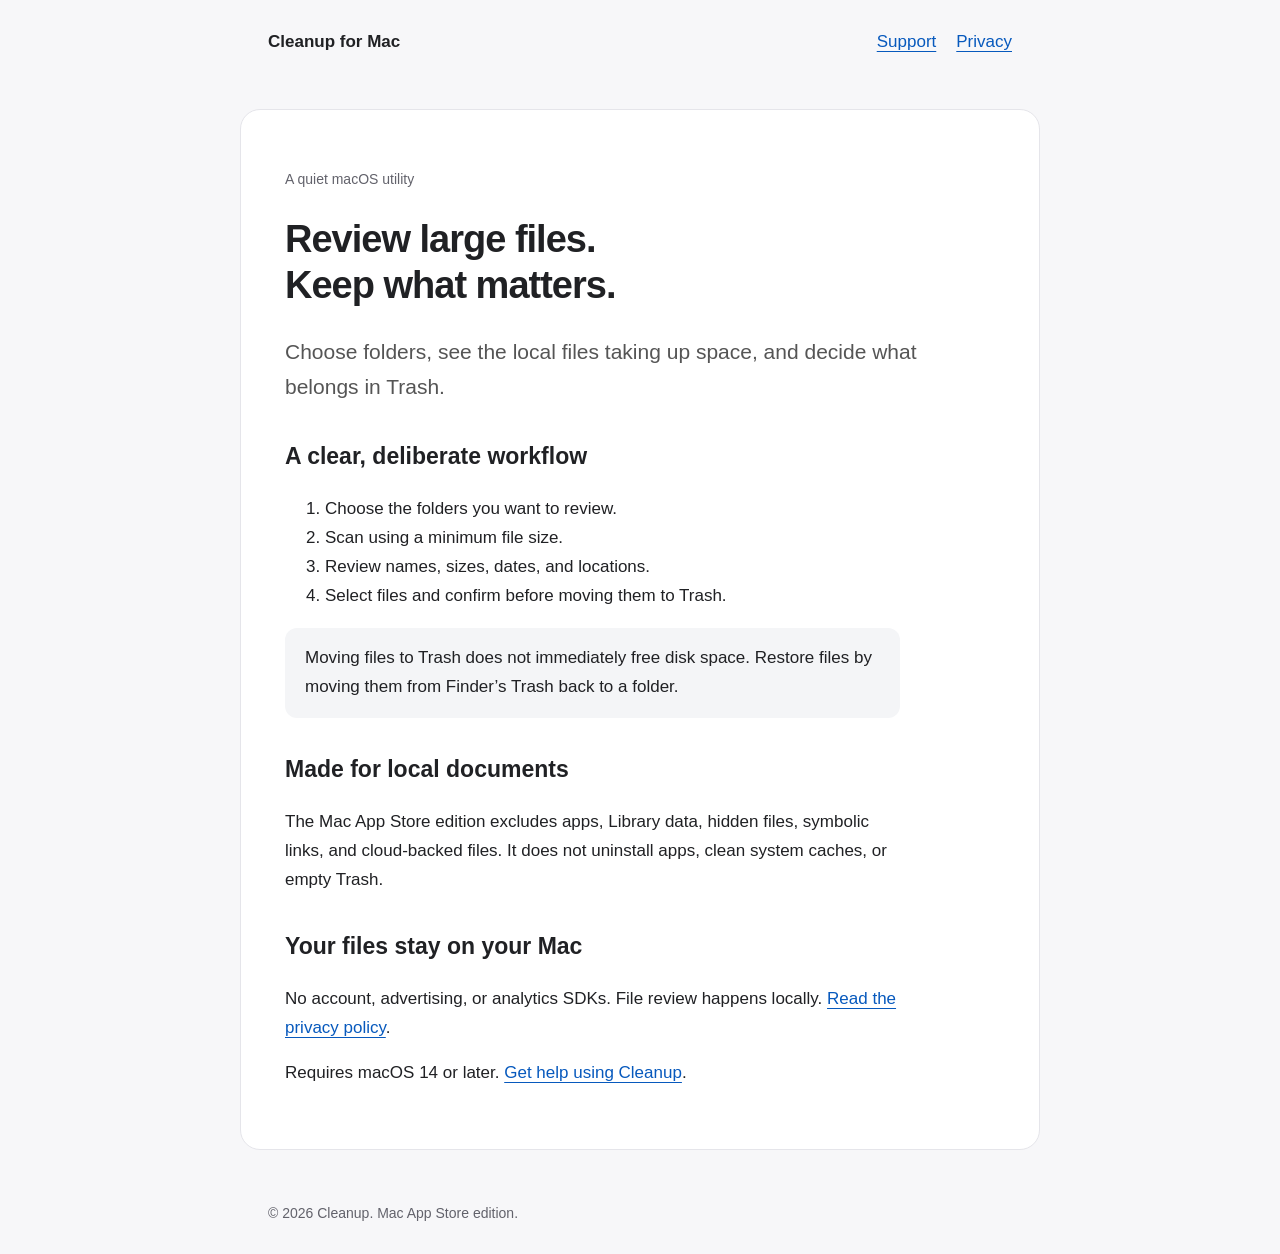
==== index.html @ 2ac74aff "Publish Cleanup support and privacy pages" ====
<!doctype html><html lang="en"><head><meta charset="utf-8"><meta name="viewport" content="width=device-width, initial-scale=1"><meta name="description" content="Cleanup for Mac: local file review, support, and privacy information."><title>Cleanup for Mac · Cleanup</title><link rel="stylesheet" href="style.css"></head><body><header><a href="index.html">Cleanup for Mac</a><nav aria-label="Main"><a href="support.html">Support</a><a href="privacy.html">Privacy</a></nav></header><main><p class="eyebrow">A quiet macOS utility</p><h1>Review large files.<br>Keep what matters.</h1><p class="lead">Choose folders, see the local files taking up space, and decide what belongs in Trash.</p><h2>A clear, deliberate workflow</h2><ol><li>Choose the folders you want to review.</li><li>Scan using a minimum file size.</li><li>Review names, sizes, dates, and locations.</li><li>Select files and confirm before moving them to Trash.</li></ol><p class="note">Moving files to Trash does not immediately free disk space. Restore files by moving them from Finder’s Trash back to a folder.</p><h2>Made for local documents</h2><p>The Mac App Store edition excludes apps, Library data, hidden files, symbolic links, and cloud-backed files. It does not uninstall apps, clean system caches, or empty Trash.</p><h2>Your files stay on your Mac</h2><p>No account, advertising, or analytics SDKs. File review happens locally. <a href="privacy.html">Read the privacy policy</a>.</p><p>Requires macOS 14 or later. <a href="support.html">Get help using Cleanup</a>.</p></main><footer>© 2026 Cleanup. Mac App Store edition.</footer></body></html>
---- style.css ----
*{box-sizing:border-box}body{margin:0;background:#f7f7f9;color:#202124;font:17px/1.7 -apple-system,BlinkMacSystemFont,"Segoe UI",sans-serif}header,main,footer{max-width:800px;margin:auto;padding:28px}header{display:flex;justify-content:space-between;gap:24px;align-items:center}a{color:#0759bd;text-underline-offset:4px}nav{display:flex;gap:20px}header>a{color:inherit;text-decoration:none;font-weight:650}main{background:white;border:1px solid #e5e5ea;border-radius:20px;margin:24px auto;padding:44px}h1{font-size:38px;line-height:1.2;letter-spacing:-1px}h2{font-size:23px;margin-top:32px}p,li{max-width:65ch}.eyebrow,footer{color:#62626b;font-size:14px}.lead{font-size:21px;color:#555}.note{padding:16px 20px;background:#f4f5f7;border-radius:12px}a:focus-visible{outline:3px solid #0759bd;outline-offset:4px}@media(max-width:640px){header{flex-wrap:wrap}main{margin:12px;border-radius:14px;padding:24px}h1{font-size:32px}}@media(prefers-color-scheme:dark){body{background:#171719;color:#f3f3f5}main{background:#222225;border-color:#36363c}.lead,.eyebrow,footer{color:#b7b7bf}a{color:#8abaff}.note{background:#303035}}
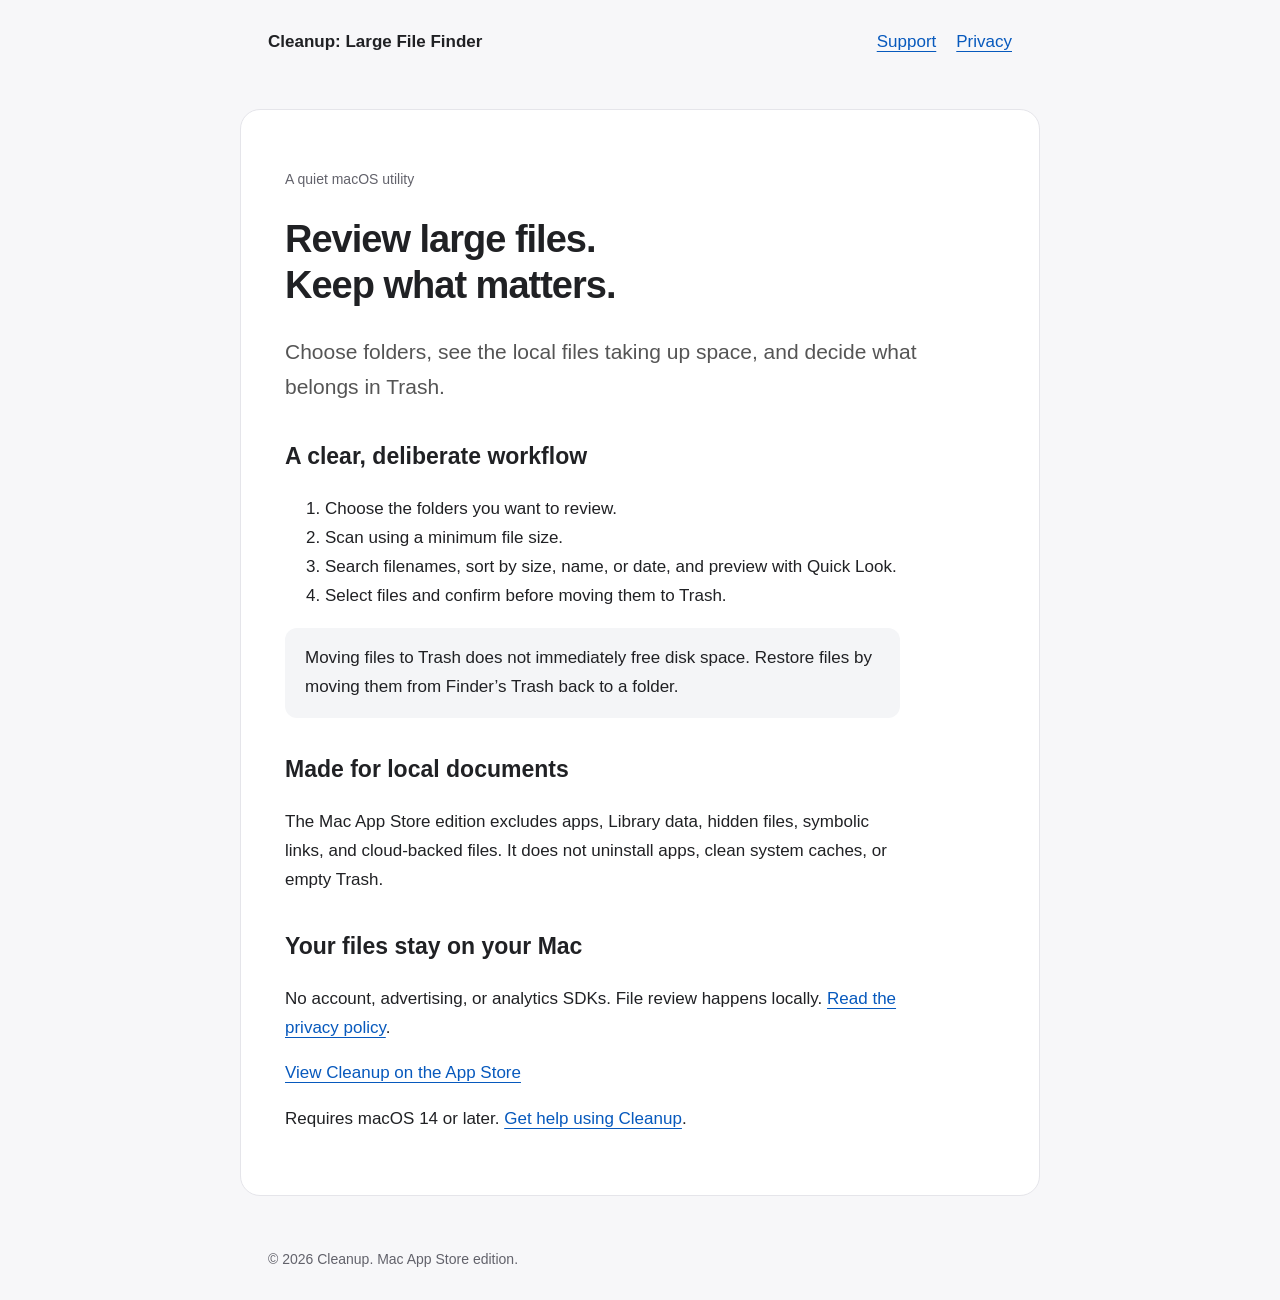
==== commit 7ebfff24: "Update released Cleanup name and file review support" ====
--- a/index.html
+++ b/index.html
@@ -1 +1 @@
-<!doctype html><html lang="en"><head><meta charset="utf-8"><meta name="viewport" content="width=device-width, initial-scale=1"><meta name="description" content="Cleanup for Mac: local file review, support, and privacy information."><title>Cleanup for Mac · Cleanup</title><link rel="stylesheet" href="style.css"></head><body><header><a href="index.html">Cleanup for Mac</a><nav aria-label="Main"><a href="support.html">Support</a><a href="privacy.html">Privacy</a></nav></header><main><p class="eyebrow">A quiet macOS utility</p><h1>Review large files.<br>Keep what matters.</h1><p class="lead">Choose folders, see the local files taking up space, and decide what belongs in Trash.</p><h2>A clear, deliberate workflow</h2><ol><li>Choose the folders you want to review.</li><li>Scan using a minimum file size.</li><li>Review names, sizes, dates, and locations.</li><li>Select files and confirm before moving them to Trash.</li></ol><p class="note">Moving files to Trash does not immediately free disk space. Restore files by moving them from Finder’s Trash back to a folder.</p><h2>Made for local documents</h2><p>The Mac App Store edition excludes apps, Library data, hidden files, symbolic links, and cloud-backed files. It does not uninstall apps, clean system caches, or empty Trash.</p><h2>Your files stay on your Mac</h2><p>No account, advertising, or analytics SDKs. File review happens locally. <a href="privacy.html">Read the privacy policy</a>.</p><p>Requires macOS 14 or later. <a href="support.html">Get help using Cleanup</a>.</p></main><footer>© 2026 Cleanup. Mac App Store edition.</footer></body></html>+<!doctype html><html lang="en"><head><meta charset="utf-8"><meta name="viewport" content="width=device-width, initial-scale=1"><meta name="description" content="Find and review large local files with Cleanup. Support and privacy information for the macOS storage utility."><title>Cleanup: Large File Finder — review storage and disk space</title><link rel="stylesheet" href="style.css"></head><body><header><a href="index.html">Cleanup: Large File Finder</a><nav aria-label="Main"><a href="support.html">Support</a><a href="privacy.html">Privacy</a></nav></header><main><p class="eyebrow">A quiet macOS utility</p><h1>Review large files.<br>Keep what matters.</h1><p class="lead">Choose folders, see the local files taking up space, and decide what belongs in Trash.</p><h2>A clear, deliberate workflow</h2><ol><li>Choose the folders you want to review.</li><li>Scan using a minimum file size.</li><li>Search filenames, sort by size, name, or date, and preview with Quick Look.</li><li>Select files and confirm before moving them to Trash.</li></ol><p class="note">Moving files to Trash does not immediately free disk space. Restore files by moving them from Finder’s Trash back to a folder.</p><h2>Made for local documents</h2><p>The Mac App Store edition excludes apps, Library data, hidden files, symbolic links, and cloud-backed files. It does not uninstall apps, clean system caches, or empty Trash.</p><h2>Your files stay on your Mac</h2><p>No account, advertising, or analytics SDKs. File review happens locally. <a href="privacy.html">Read the privacy policy</a>.</p><p><a href="https://apps.apple.com/app/id6812154638">View Cleanup on the App Store</a></p><p>Requires macOS 14 or later. <a href="support.html">Get help using Cleanup</a>.</p></main><footer>© 2026 Cleanup. Mac App Store edition.</footer></body></html>
